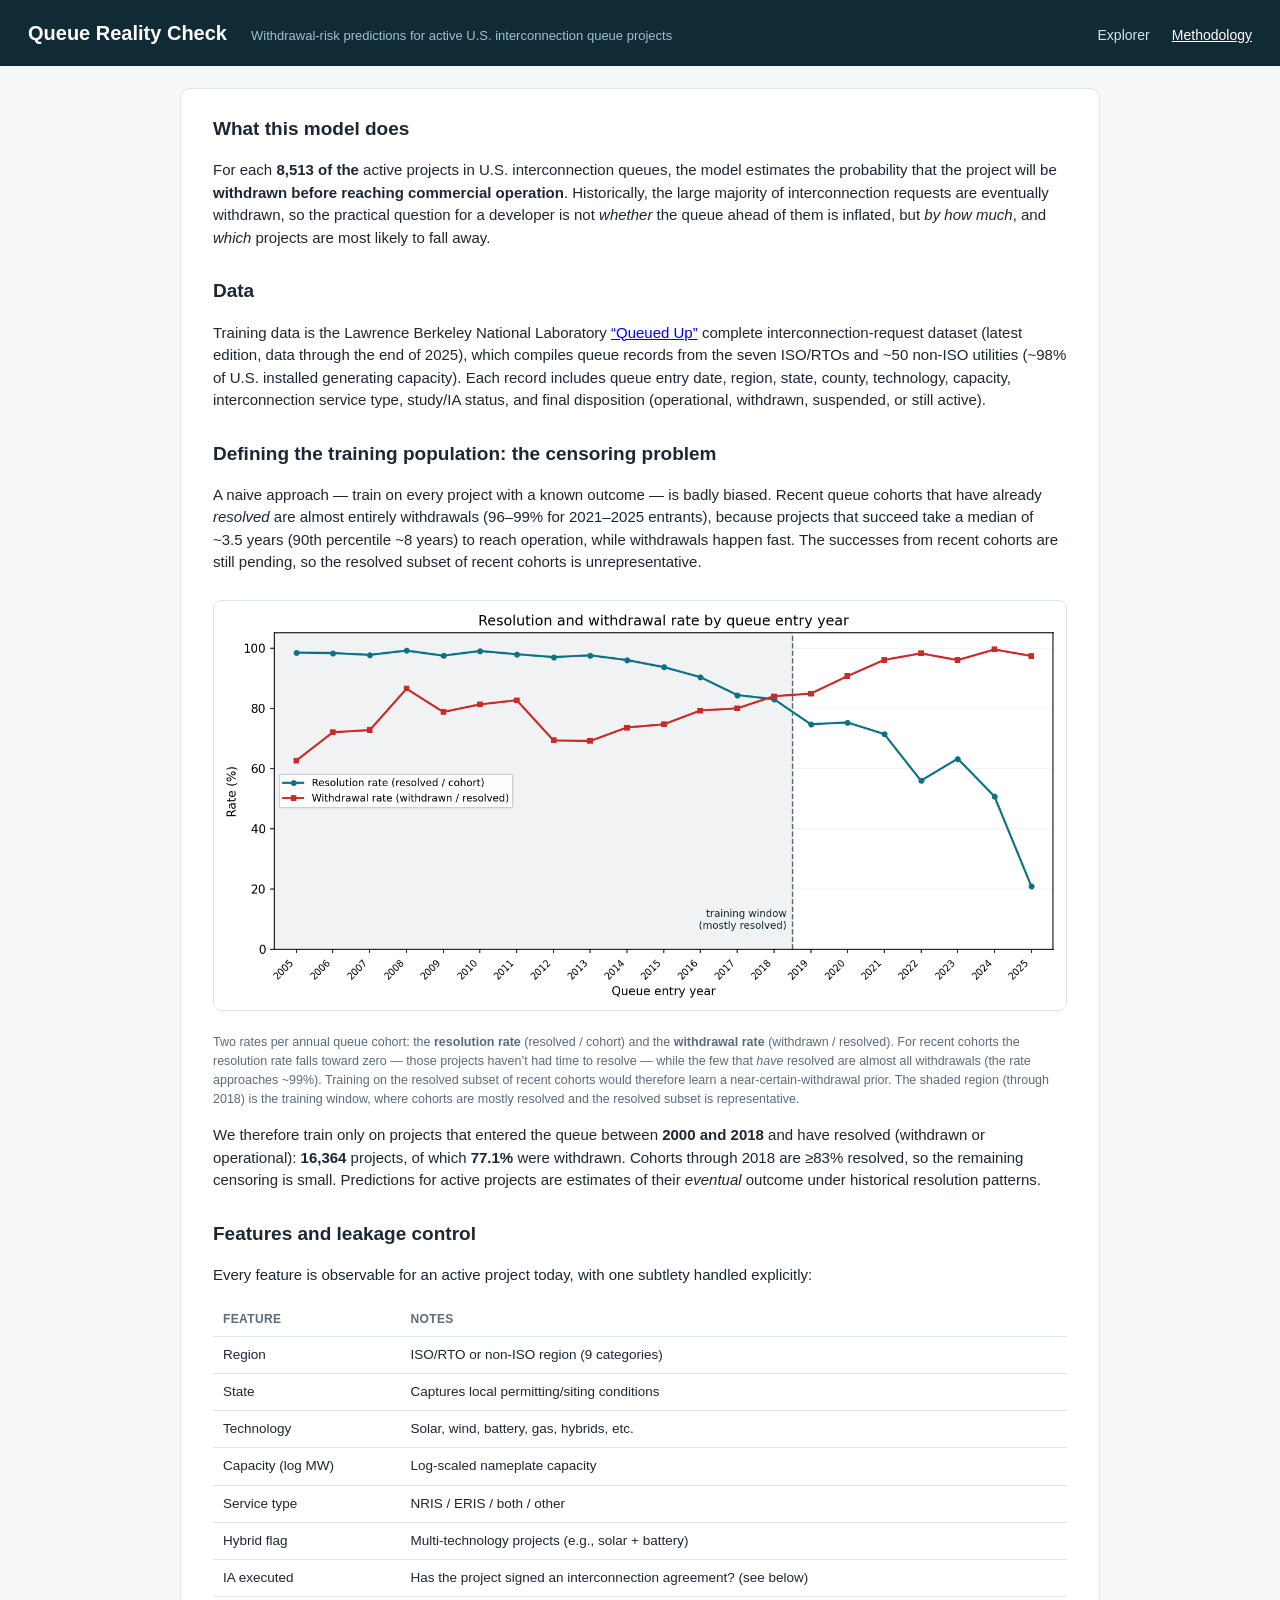
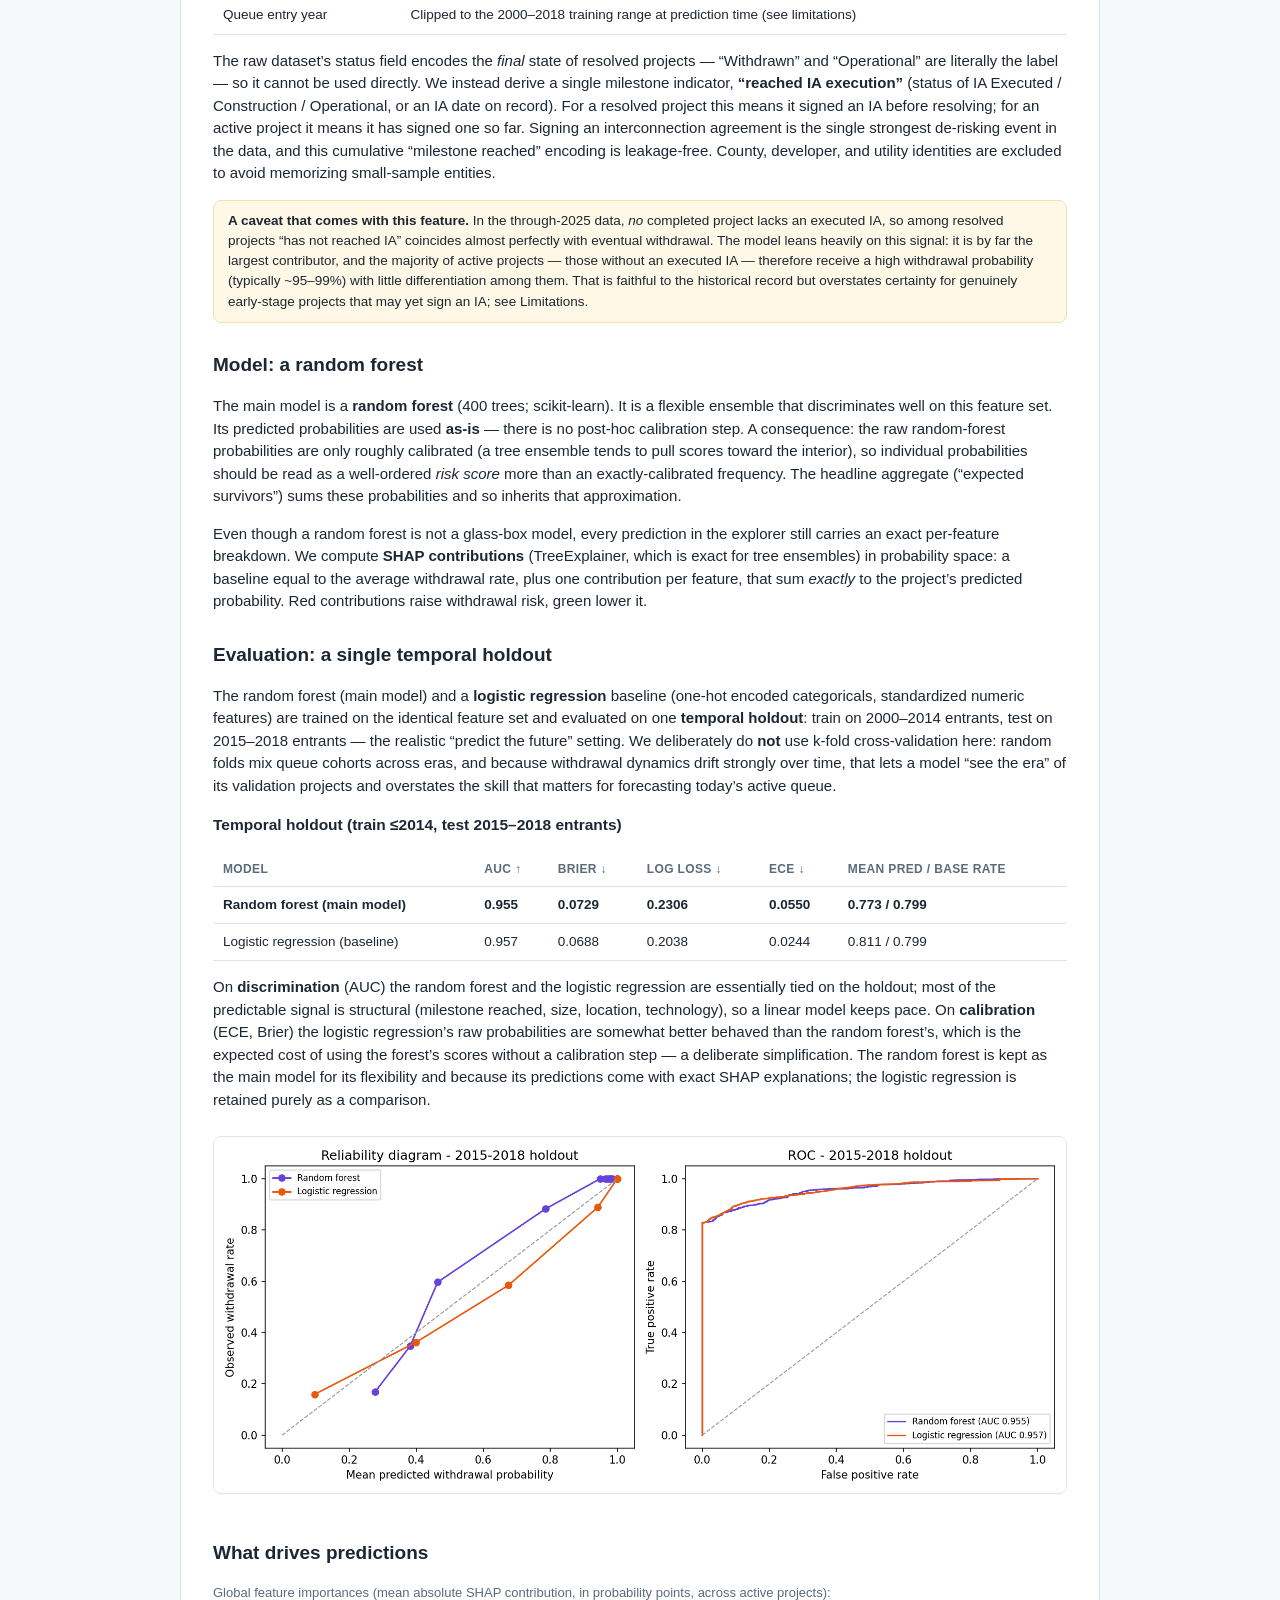
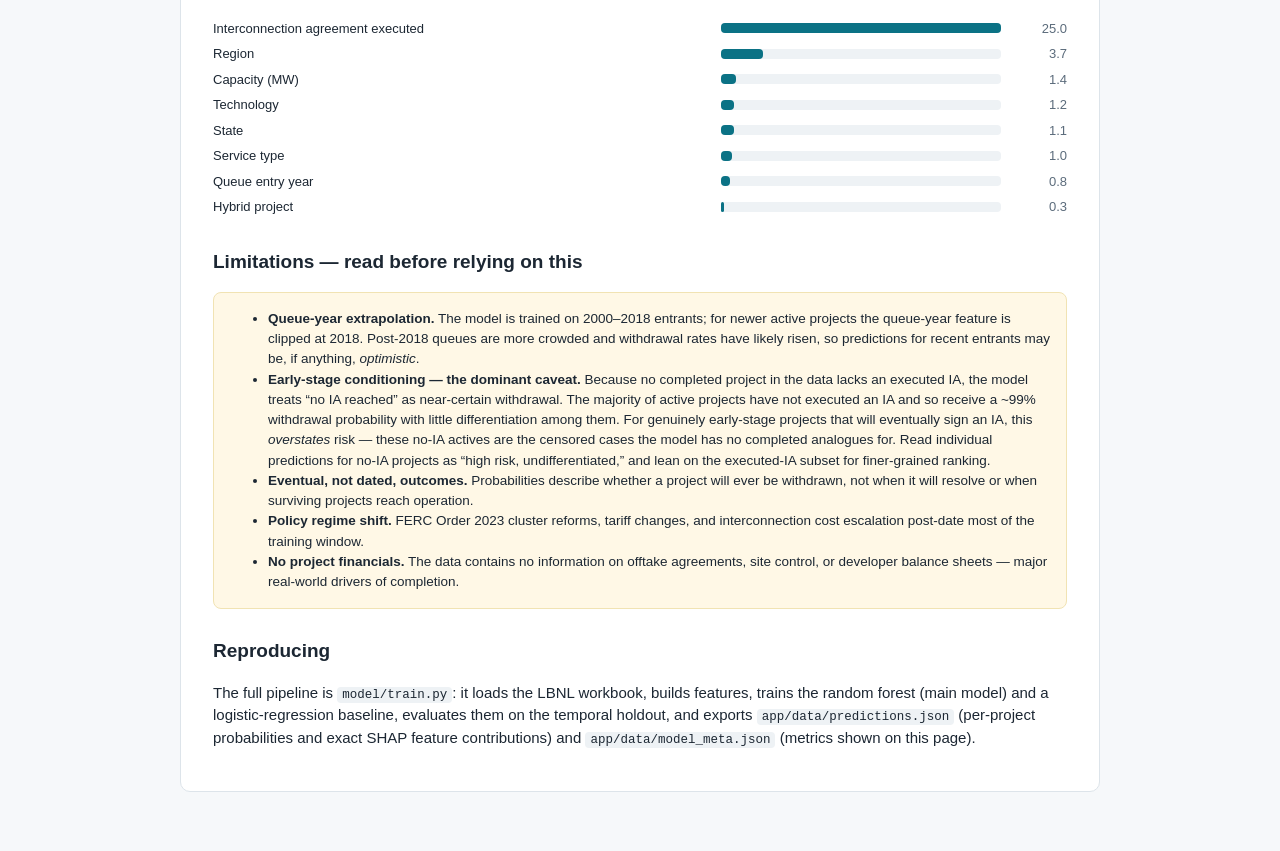
==== app/methodology.html @ 4159b594 "First cut interconnection queue withdrawal score app." ====
<!DOCTYPE html>
<html lang="en">
<head>
<meta charset="utf-8">
<meta name="viewport" content="width=device-width, initial-scale=1">
<title>Methodology — Queue Reality Check</title>
<link rel="stylesheet" href="style.css?v=20260624b">
</head>
<body>
<header>
  <h1>Queue Reality Check</h1>
  <span class="sub">Withdrawal-risk predictions for active U.S. interconnection queue projects</span>
  <nav>
    <a href="index.html">Explorer</a>
    <a href="methodology.html" class="active">Methodology</a>
  </nav>
</header>
<main>
<div class="prose">

<h2>What this model does</h2>
<p>
For each <b id="nActive">…</b> active projects in U.S. interconnection queues, the model estimates the probability that the
project will be <b>withdrawn before reaching commercial operation</b>. Historically, the large majority of
interconnection requests are eventually withdrawn, so the practical question for a developer is not <i>whether</i>
the queue ahead of them is inflated, but <i>by how much</i>, and <i>which</i> projects are most likely to fall away.
</p>

<h2>Data</h2>
<p>
Training data is the Lawrence Berkeley National Laboratory <a href="https://emp.lbl.gov/queues">“Queued Up”</a>
complete interconnection-request dataset (latest edition, data through the end of 2025), which compiles queue
records from the seven ISO/RTOs and ~50 non-ISO utilities (~98% of U.S. installed generating capacity). Each
record includes queue entry date, region, state, county, technology, capacity, interconnection service type,
study/IA status, and final disposition (operational, withdrawn, suspended, or still active).
</p>

<h2>Defining the training population: the censoring problem</h2>
<p>
A naive approach — train on every project with a known outcome — is badly biased. Recent queue cohorts that have
already <i>resolved</i> are almost entirely withdrawals (96–99% for 2021–2025 entrants), because projects that succeed
take a median of ~3.5 years (90th percentile ~8 years) to reach operation, while withdrawals happen fast. The
successes from recent cohorts are still pending, so the resolved subset of recent cohorts is unrepresentative.
</p>
<figure style="margin:16px 0">
<img id="censoringImg" src="img/censoring.png" alt="Line chart of resolution rate and withdrawal rate by queue entry year. The resolution rate falls sharply for cohorts after 2018, while the withdrawal rate among resolved projects climbs toward ~99% for recent cohorts.">
<figcaption style="font-size:12.5px;color:var(--muted);margin-top:6px">
Two rates per annual queue cohort: the <b>resolution rate</b> (resolved / cohort) and the <b>withdrawal rate</b>
(withdrawn / resolved). For recent cohorts the resolution rate falls toward zero — those projects haven’t had time
to resolve — while the few that <i>have</i> resolved are almost all withdrawals (the rate approaches ~99%). Training
on the resolved subset of recent cohorts would therefore learn a near-certain-withdrawal prior. The shaded region
(through 2018) is the training window, where cohorts are mostly resolved and the resolved subset is representative.
</figcaption>
</figure>
<p>
We therefore train only on projects that entered the queue between <b>2000 and 2018</b> and have resolved
(withdrawn or operational): <b id="nTrain">…</b> projects, of which <b id="trainRate">…</b> were withdrawn.
Cohorts through 2018 are ≥83% resolved, so the remaining censoring is small. Predictions for active projects are
estimates of their <i>eventual</i> outcome under historical resolution patterns.
</p>

<h2>Features and leakage control</h2>
<p>Every feature is observable for an active project today, with one subtlety handled explicitly:</p>
<table>
<thead><tr><th>Feature</th><th>Notes</th></tr></thead>
<tbody>
<tr><td>Region</td><td>ISO/RTO or non-ISO region (9 categories)</td></tr>
<tr><td>State</td><td>Captures local permitting/siting conditions</td></tr>
<tr><td>Technology</td><td>Solar, wind, battery, gas, hybrids, etc.</td></tr>
<tr><td>Capacity (log MW)</td><td>Log-scaled nameplate capacity</td></tr>
<tr><td>Service type</td><td>NRIS / ERIS / both / other</td></tr>
<tr><td>Hybrid flag</td><td>Multi-technology projects (e.g., solar + battery)</td></tr>
<tr><td>IA executed</td><td>Has the project signed an interconnection agreement? (see below)</td></tr>
<tr><td>Queue entry year</td><td>Clipped to the 2000–2018 training range at prediction time (see limitations)</td></tr>
</tbody>
</table>
<p>
The raw dataset’s status field encodes the <i>final</i> state of resolved projects — “Withdrawn” and “Operational”
are literally the label — so it cannot be used directly. We instead derive a single milestone indicator,
<b>“reached IA execution”</b> (status of IA&nbsp;Executed / Construction / Operational, or an IA date on record).
For a resolved project this means it signed an IA before resolving; for an active project it means it has signed one
so far. Signing an interconnection agreement is the single strongest de-risking event in the data, and this
cumulative “milestone reached” encoding is leakage-free. County, developer, and utility identities are excluded to
avoid memorizing small-sample entities.
</p>
<p class="note">
<b>A caveat that comes with this feature.</b> In the through-2025 data, <i>no</i> completed project lacks an executed
IA, so among resolved projects “has not reached IA” coincides almost perfectly with eventual withdrawal. The model
leans heavily on this signal: it is by far the largest contributor, and the majority of active projects — those
without an executed IA — therefore receive a high withdrawal probability (typically ~95–99%) with little
differentiation among them. That is faithful to the historical record but overstates certainty for genuinely
early-stage projects that may yet sign an IA; see Limitations.
</p>

<h2>Model: a random forest</h2>
<p>
The main model is a <b>random forest</b> (400 trees; scikit-learn). It is a flexible ensemble that discriminates
well on this feature set. Its predicted probabilities are used <b>as-is</b> — there is no post-hoc calibration
step. A consequence: the raw random-forest probabilities are only roughly calibrated (a tree ensemble tends to pull
scores toward the interior), so individual probabilities should be read as a well-ordered <i>risk score</i> more
than an exactly-calibrated frequency. The headline aggregate (“expected survivors”) sums these probabilities and so
inherits that approximation.
</p>
<p>
Even though a random forest is not a glass-box model, every prediction in the explorer still carries an exact
per-feature breakdown. We compute <b>SHAP contributions</b> (TreeExplainer, which is exact for tree ensembles) in
probability space: a baseline equal to the average withdrawal rate, plus one contribution per feature, that sum
<i>exactly</i> to the project’s predicted probability. Red contributions raise withdrawal risk, green lower it.
</p>

<h2>Evaluation: a single temporal holdout</h2>
<p>
The random forest (main model) and a <b>logistic regression</b> baseline (one-hot encoded categoricals,
standardized numeric features) are trained on the identical feature set and evaluated on one <b>temporal
holdout</b>: train on 2000–2014 entrants, test on 2015–2018 entrants — the realistic “predict the future” setting.
We deliberately do <b>not</b> use k-fold cross-validation here: random folds mix queue cohorts across eras, and
because withdrawal dynamics drift strongly over time, that lets a model “see the era” of its validation projects
and overstates the skill that matters for forecasting today’s active queue.
</p>
<div id="metricsTables"></div>
<p>
On <b>discrimination</b> (AUC) the random forest and the logistic regression are essentially tied on the holdout;
most of the predictable signal is structural (milestone reached, size, location, technology), so a linear model
keeps pace. On <b>calibration</b> (ECE, Brier) the logistic regression’s raw probabilities are somewhat better
behaved than the random forest’s, which is the expected cost of using the forest’s scores without a calibration
step — a deliberate simplification. The random forest is kept as the main model for its flexibility and because its
predictions come with exact SHAP explanations; the logistic regression is retained purely as a comparison.
</p>
<img id="evalImg" src="img/evaluation.png" alt="Left: reliability diagram comparing the raw random forest and logistic regression against the diagonal. Right: ROC curves for the random forest and logistic regression on the 2015–2018 temporal holdout.">

<h2>What drives predictions</h2>
<p class="hint" style="color:var(--muted);font-size:13px">Global feature importances (mean absolute SHAP contribution, in probability points, across active projects):</p>
<div class="imp" id="importances"></div>

<h2>Limitations — read before relying on this</h2>
<div class="note">
<ul style="margin:6px 0">
<li><b>Queue-year extrapolation.</b> The model is trained on 2000–2018 entrants; for newer active projects the
queue-year feature is clipped at 2018. Post-2018 queues are more crowded and withdrawal rates have likely risen,
so predictions for recent entrants may be, if anything, <i>optimistic</i>.</li>
<li><b>Early-stage conditioning — the dominant caveat.</b> Because no completed project in the data lacks an
executed IA, the model treats “no IA reached” as near-certain withdrawal. The majority of active projects have not
executed an IA and so receive a ~99% withdrawal probability with little differentiation among them. For genuinely
early-stage projects that will eventually sign an IA, this <i>overstates</i> risk — these no-IA actives are the
censored cases the model has no completed analogues for. Read individual predictions for no-IA projects as “high
risk, undifferentiated,” and lean on the executed-IA subset for finer-grained ranking.</li>
<li><b>Eventual, not dated, outcomes.</b> Probabilities describe whether a project will ever be withdrawn, not
when it will resolve or when surviving projects reach operation.</li>
<li><b>Policy regime shift.</b> FERC Order 2023 cluster reforms, tariff changes, and interconnection cost
escalation post-date most of the training window.</li>
<li><b>No project financials.</b> The data contains no information on offtake agreements, site control, or
developer balance sheets — major real-world drivers of completion.</li>
</ul>
</div>

<h2>Reproducing</h2>
<p>
The full pipeline is <code>model/train.py</code>: it loads the LBNL workbook, builds features, trains the random
forest (main model) and a logistic-regression baseline, evaluates them on the temporal holdout, and exports
<code>app/data/predictions.json</code> (per-project probabilities and exact SHAP feature contributions) and
<code>app/data/model_meta.json</code> (metrics shown on this page).
</p>

</div>
</main>
<script>
const fmtRow = (m) => `<td>${m.auc.toFixed(3)}</td><td>${m.brier.toFixed(4)}</td><td>${m.log_loss.toFixed(4)}</td><td>${m.ece.toFixed(4)}</td><td>${m.mean_pred.toFixed(3)} / ${m.base_rate.toFixed(3)}</td>`;
fetch("data/model_meta.json?_=" + Date.now()).then(r => r.json()).then(meta => {
  document.getElementById("nActive").textContent = meta.n_active.toLocaleString() + " of the";
  document.getElementById("nTrain").textContent = meta.n_train.toLocaleString();
  document.getElementById("trainRate").textContent = (100 * meta.train_withdrawal_rate).toFixed(1) + "%";

  // Cache-bust the figures so regenerated images load without a hard refresh.
  const ver = meta.build || meta.generated;
  for (const [id, file] of [["censoringImg", "censoring.png"], ["evalImg", "evaluation.png"]]) {
    document.getElementById(id).src = `img/${file}?v=${ver}`;
  }

  // [display label, model key, row style].
  const modelRows = [
    ["Random forest (main model)", "rf", "font-weight:600"],
    ["Logistic regression (baseline)", "logreg", ""],
  ];
  document.getElementById("metricsTables").innerHTML = `
    <h3>Temporal holdout (train ≤2014, test 2015–2018 entrants)</h3>
    <table><thead><tr><th>Model</th><th>AUC ↑</th><th>Brier ↓</th><th>Log loss ↓</th><th>ECE ↓</th><th>Mean pred / base rate</th></tr></thead>
    <tbody>
      ${modelRows.map(([label, model, style]) =>
        `<tr style="${style}"><td>${label}</td>${fmtRow(meta.metrics[model].holdout)}</tr>`
      ).join("")}
    </tbody></table>`;

  const imp = meta.importances.slice(0, 14);
  const labels = meta.feature_labels;
  const pretty = (t) => labels[t] || t;
  const maxV = imp[0][1];
  document.getElementById("importances").innerHTML = imp.map(([t, v]) => `
    <div class="term">
      <span class="tl">${pretty(t)}</span>
      <span class="bar"><i style="left:0;width:${(100 * v / maxV).toFixed(1)}%;background:var(--accent)"></i></span>
      <span class="tv">${(100 * v).toFixed(1)}</span>
    </div>`).join("");
});
</script>
</body>
</html>
---- app/style.css ----
:root {
  --bg: #f6f8fa;
  --panel: #ffffff;
  --ink: #1c2733;
  --muted: #5b6b7b;
  --line: #dde4ea;
  --accent: #0b7285;
  --good: #2b8a3e;
  --bad: #c92a2a;
  --warn: #e8590c;
}

* { box-sizing: border-box; }

body {
  margin: 0;
  font-family: -apple-system, BlinkMacSystemFont, "Segoe UI", Roboto, Helvetica, Arial, sans-serif;
  background: var(--bg);
  color: var(--ink);
  font-size: 15px;
  line-height: 1.5;
}

header {
  background: #102a36;
  color: #fff;
  padding: 18px 28px;
  display: flex;
  align-items: baseline;
  gap: 24px;
  flex-wrap: wrap;
}
header h1 { font-size: 20px; margin: 0; font-weight: 650; }
header .sub { color: #9fc1ce; font-size: 13px; }
header nav { margin-left: auto; }
header nav a {
  color: #cfe6ee;
  text-decoration: none;
  margin-left: 18px;
  font-size: 14px;
}
header nav a.active, header nav a:hover { color: #fff; text-decoration: underline; }

main { max-width: 1280px; margin: 0 auto; padding: 22px 28px 60px; }

.cards { display: grid; grid-template-columns: repeat(auto-fit, minmax(200px, 1fr)); gap: 14px; margin-bottom: 20px; }
.card {
  background: var(--panel);
  border: 1px solid var(--line);
  border-radius: 10px;
  padding: 14px 16px;
}
.card .num { font-size: 26px; font-weight: 700; color: var(--accent); }
.card .lbl { font-size: 12.5px; color: var(--muted); margin-top: 2px; }

.panel {
  background: var(--panel);
  border: 1px solid var(--line);
  border-radius: 10px;
  padding: 16px 18px;
  margin-bottom: 20px;
}
.panel h2 { margin: 0 0 10px; font-size: 16px; }
.panel p.hint { color: var(--muted); font-size: 13px; margin: 0 0 12px; }

.filters { display: flex; flex-wrap: wrap; gap: 10px; align-items: end; }
.filters label { display: flex; flex-direction: column; font-size: 12px; color: var(--muted); gap: 3px; }
.filters input, .filters select {
  font-size: 14px;
  padding: 7px 9px;
  border: 1px solid var(--line);
  border-radius: 7px;
  background: #fff;
  color: var(--ink);
  min-width: 110px;
}
.filters input[type="text"] { min-width: 230px; }
.filters button, .ahead button {
  font-size: 14px;
  padding: 8px 14px;
  border: 1px solid var(--line);
  border-radius: 7px;
  background: #eef2f5;
  cursor: pointer;
}
.filters button:hover { background: #e2e9ee; }

.ahead-result {
  margin-top: 12px;
  display: grid;
  grid-template-columns: repeat(auto-fit, minmax(180px, 1fr));
  gap: 10px;
}
.ahead-result .card .num { font-size: 22px; }
.ahead-note { font-size: 12.5px; color: var(--muted); margin-top: 10px; }

table { width: 100%; border-collapse: collapse; font-size: 13.5px; }
th, td { text-align: left; padding: 8px 10px; border-bottom: 1px solid var(--line); white-space: nowrap; }
td.name { white-space: normal; max-width: 320px; }
th { font-size: 12px; text-transform: uppercase; letter-spacing: 0.03em; color: var(--muted); cursor: pointer; user-select: none; position: sticky; top: 0; background: var(--panel); }
th .arrow { font-size: 10px; }
tbody tr { cursor: pointer; }
tbody tr:hover { background: #f0f6f9; }

.pbar { display: inline-flex; align-items: center; gap: 8px; min-width: 150px; }
.pbar .track { width: 90px; height: 9px; border-radius: 5px; background: #e7edf2; overflow: hidden; }
.pbar .fill { height: 100%; border-radius: 5px; }
.pnum { font-variant-numeric: tabular-nums; font-weight: 600; }

.showmore { margin: 14px auto 0; display: block; }
.count-note { color: var(--muted); font-size: 13px; margin: 8px 0 0; }

/* modal */
.overlay {
  position: fixed; inset: 0; background: rgba(16, 42, 54, 0.55);
  display: none; align-items: flex-start; justify-content: center;
  padding: 40px 16px; overflow-y: auto; z-index: 50;
}
.overlay.open { display: flex; }
.modal {
  background: #fff; border-radius: 12px; max-width: 760px; width: 100%;
  padding: 22px 26px; position: relative;
}
.modal h2 { margin: 0 0 2px; font-size: 19px; padding-right: 30px; }
.modal .meta { color: var(--muted); font-size: 13px; margin-bottom: 14px; }
.modal .close {
  position: absolute; top: 14px; right: 16px; border: none; background: none;
  font-size: 22px; cursor: pointer; color: var(--muted);
}
.bigprob { display: flex; align-items: baseline; gap: 12px; margin: 10px 0 4px; }
.bigprob .v { font-size: 34px; font-weight: 750; }
.bigprob .t { color: var(--muted); font-size: 13px; }
.factgrid { display: grid; grid-template-columns: repeat(auto-fit, minmax(170px, 1fr)); gap: 6px 16px; margin: 14px 0; font-size: 13.5px; }
.factgrid .k { color: var(--muted); font-size: 11.5px; text-transform: uppercase; letter-spacing: 0.03em; }

.explain h3 { font-size: 14.5px; margin: 18px 0 4px; }
.explain p.hint { font-size: 12.5px; color: var(--muted); margin: 0 0 10px; }
.term { display: grid; grid-template-columns: 1fr 220px 52px; gap: 10px; align-items: center; padding: 3px 0; font-size: 13px; }
.term .tl { white-space: normal; }
.term .tv { text-align: right; font-variant-numeric: tabular-nums; color: var(--muted); }
.term .bar { height: 10px; position: relative; background: #eef2f5; border-radius: 4px; }
.term .bar i { position: absolute; top: 0; bottom: 0; border-radius: 4px; display: block; }
.term .bar .mid { position: absolute; left: 50%; top: -2px; bottom: -2px; width: 1px; background: #b9c4cd; }

/* methodology */
.prose { background: var(--panel); border: 1px solid var(--line); border-radius: 10px; padding: 26px 32px; max-width: 920px; margin: 0 auto; }
.prose h2 { font-size: 19px; margin-top: 28px; }
.prose h2:first-child { margin-top: 0; }
.prose h3 { font-size: 15.5px; }
.prose img { max-width: 100%; border: 1px solid var(--line); border-radius: 8px; margin: 10px 0; }
.prose table { font-size: 13.5px; margin: 12px 0; }
.prose td, .prose th { white-space: normal; cursor: default; position: static; }
.prose code { background: #eef2f5; padding: 1px 5px; border-radius: 4px; font-size: 12.5px; }
.imp .term { grid-template-columns: 1fr 280px 56px; }
.note { background: #fff8e6; border: 1px solid #f1e3b3; border-radius: 8px; padding: 10px 14px; font-size: 13.5px; }
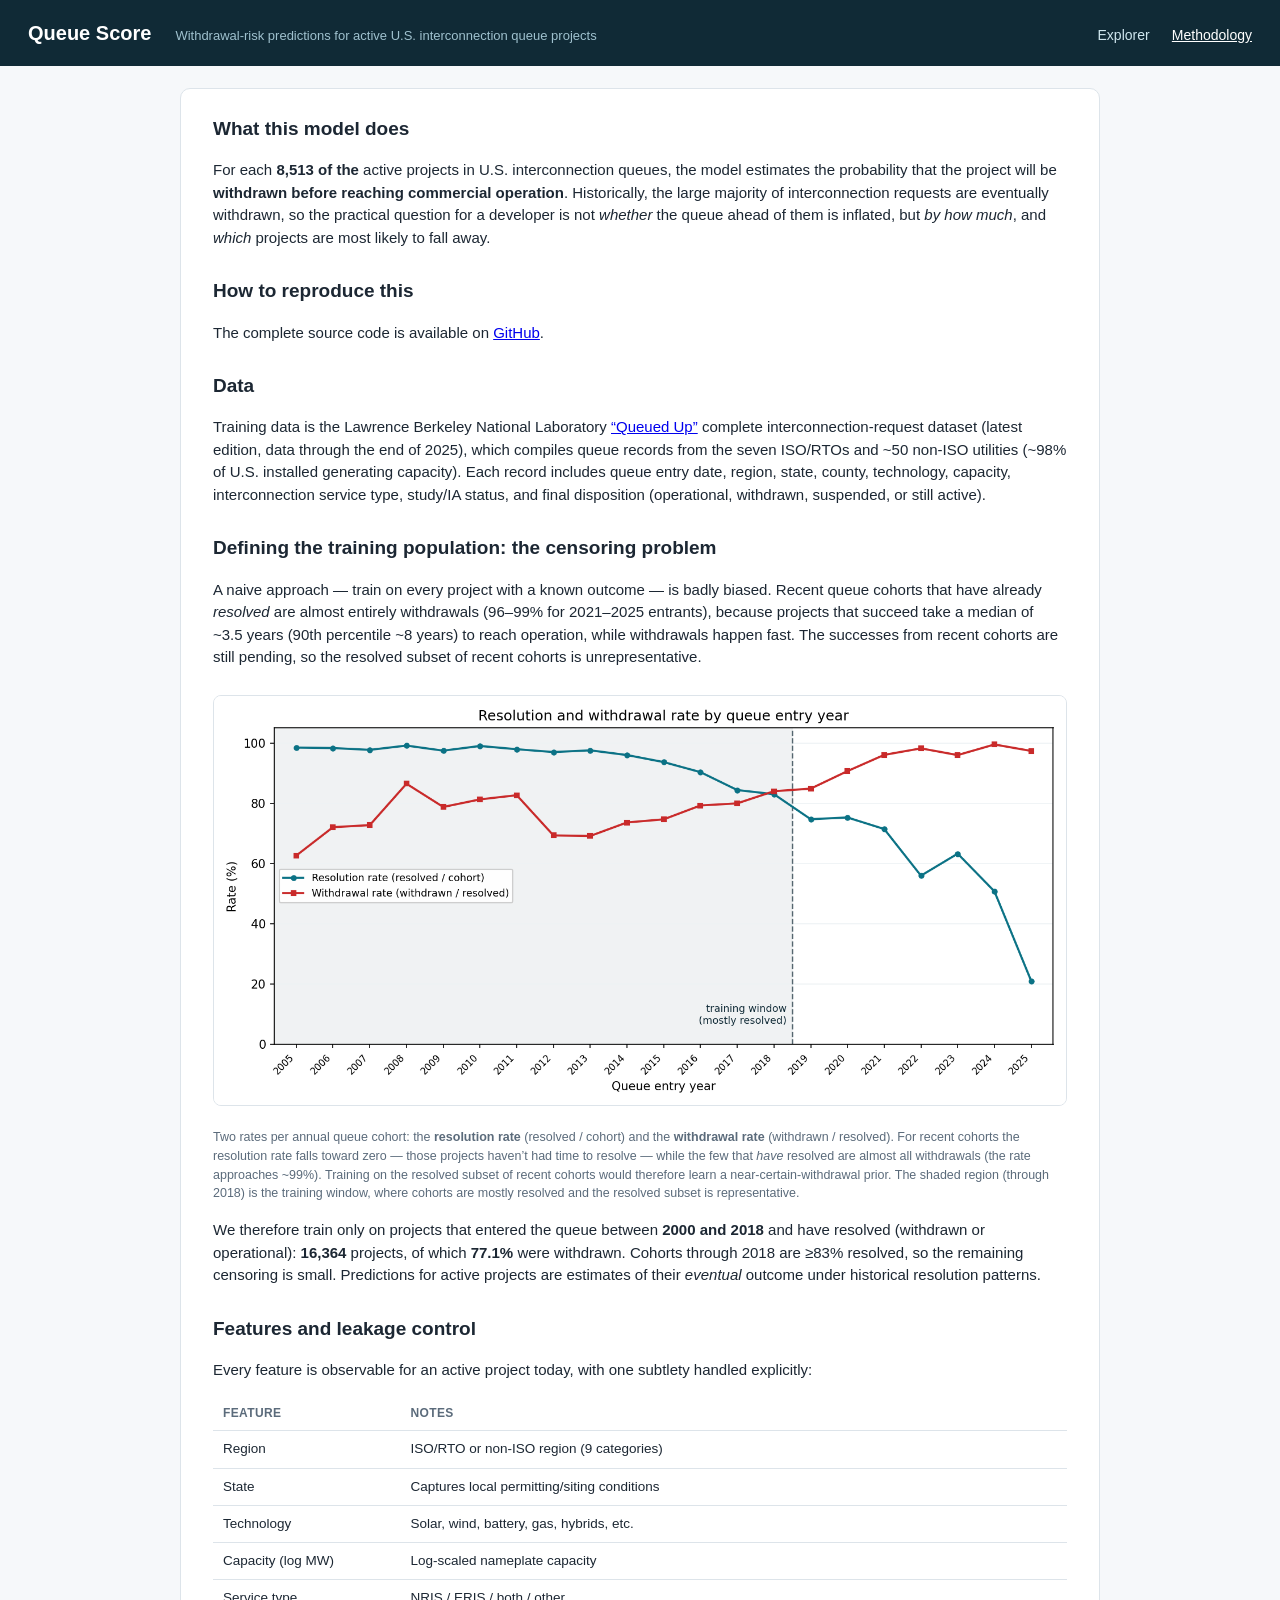
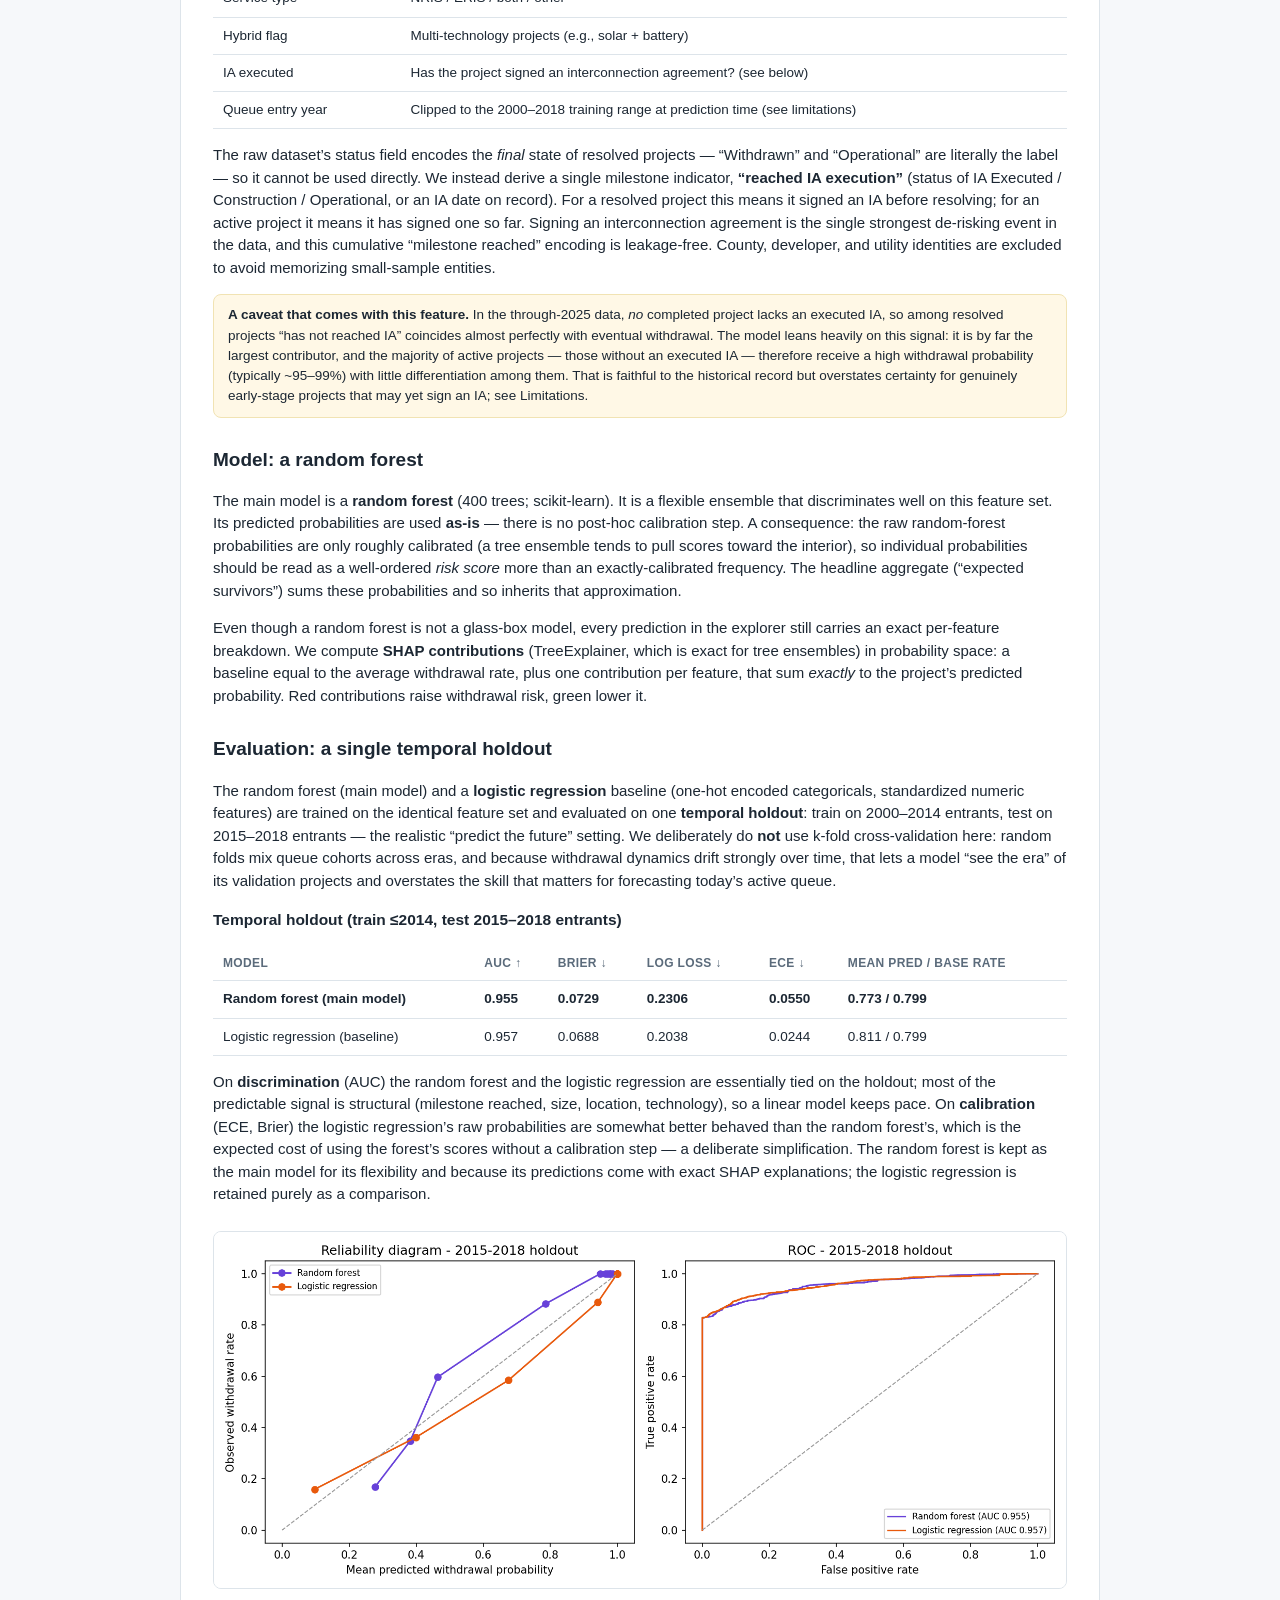
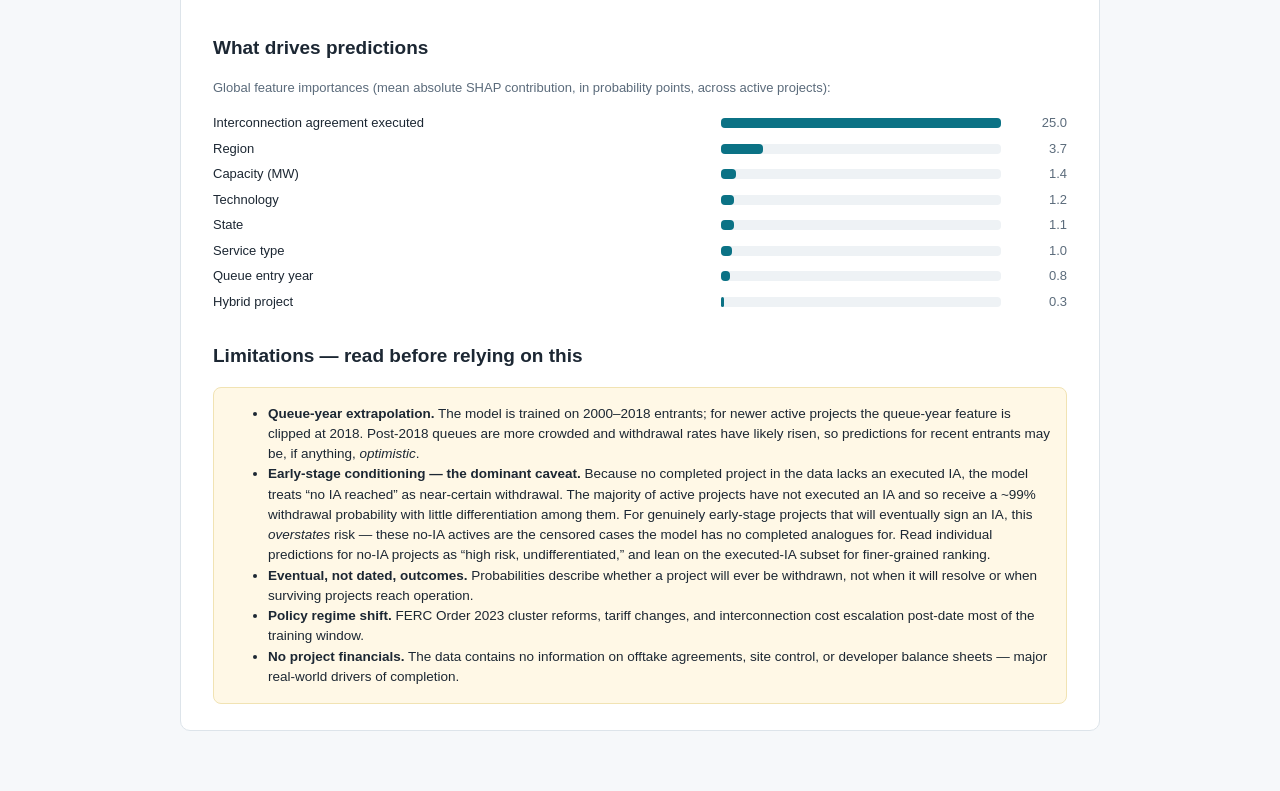
==== commit eee6df21: "Cosmetic tweaks: rename to Queue Score and polish UI - Rename "Queue Reality Check" to "Queue Score"" ====
--- a/app/methodology.html
+++ b/app/methodology.html
@@ -3,12 +3,12 @@
 <head>
 <meta charset="utf-8">
 <meta name="viewport" content="width=device-width, initial-scale=1">
-<title>Methodology — Queue Reality Check</title>
-<link rel="stylesheet" href="style.css?v=20260624b">
+<title>Methodology — Queue Score</title>
+<link rel="stylesheet" href="style.css?v=20260629">
 </head>
 <body>
 <header>
-  <h1>Queue Reality Check</h1>
+  <h1>Queue Score</h1>
   <span class="sub">Withdrawal-risk predictions for active U.S. interconnection queue projects</span>
   <nav>
     <a href="index.html">Explorer</a>
@@ -24,6 +24,12 @@
 project will be <b>withdrawn before reaching commercial operation</b>. Historically, the large majority of
 interconnection requests are eventually withdrawn, so the practical question for a developer is not <i>whether</i>
 the queue ahead of them is inflated, but <i>by how much</i>, and <i>which</i> projects are most likely to fall away.
+</p>
+
+<h2>How to reproduce this</h2>
+<p>
+The complete source code is available on
+<a href="https://github.com/michael-grotelueschen/queue_score">GitHub</a>.
 </p>
 
 <h2>Data</h2>
@@ -153,14 +159,6 @@
 </ul>
 </div>
 
-<h2>Reproducing</h2>
-<p>
-The full pipeline is <code>model/train.py</code>: it loads the LBNL workbook, builds features, trains the random
-forest (main model) and a logistic-regression baseline, evaluates them on the temporal holdout, and exports
-<code>app/data/predictions.json</code> (per-project probabilities and exact SHAP feature contributions) and
-<code>app/data/model_meta.json</code> (metrics shown on this page).
-</p>
-
 </div>
 </main>
 <script>
--- a/app/style.css
+++ b/app/style.css
@@ -67,17 +67,18 @@
 .filters label { display: flex; flex-direction: column; font-size: 12px; color: var(--muted); gap: 3px; }
 .filters input, .filters select {
   font-size: 14px;
-  padding: 7px 9px;
+  height: 36px;
+  padding: 0 9px;
   border: 1px solid var(--line);
   border-radius: 7px;
   background: #fff;
   color: var(--ink);
-  min-width: 110px;
+  width: 180px;
 }
-.filters input[type="text"] { min-width: 230px; }
 .filters button, .ahead button {
   font-size: 14px;
-  padding: 8px 14px;
+  height: 36px;
+  padding: 0 14px;
   border: 1px solid var(--line);
   border-radius: 7px;
   background: #eef2f5;
@@ -102,9 +103,6 @@
 tbody tr { cursor: pointer; }
 tbody tr:hover { background: #f0f6f9; }
 
-.pbar { display: inline-flex; align-items: center; gap: 8px; min-width: 150px; }
-.pbar .track { width: 90px; height: 9px; border-radius: 5px; background: #e7edf2; overflow: hidden; }
-.pbar .fill { height: 100%; border-radius: 5px; }
 .pnum { font-variant-numeric: tabular-nums; font-weight: 600; }
 
 .showmore { margin: 14px auto 0; display: block; }
